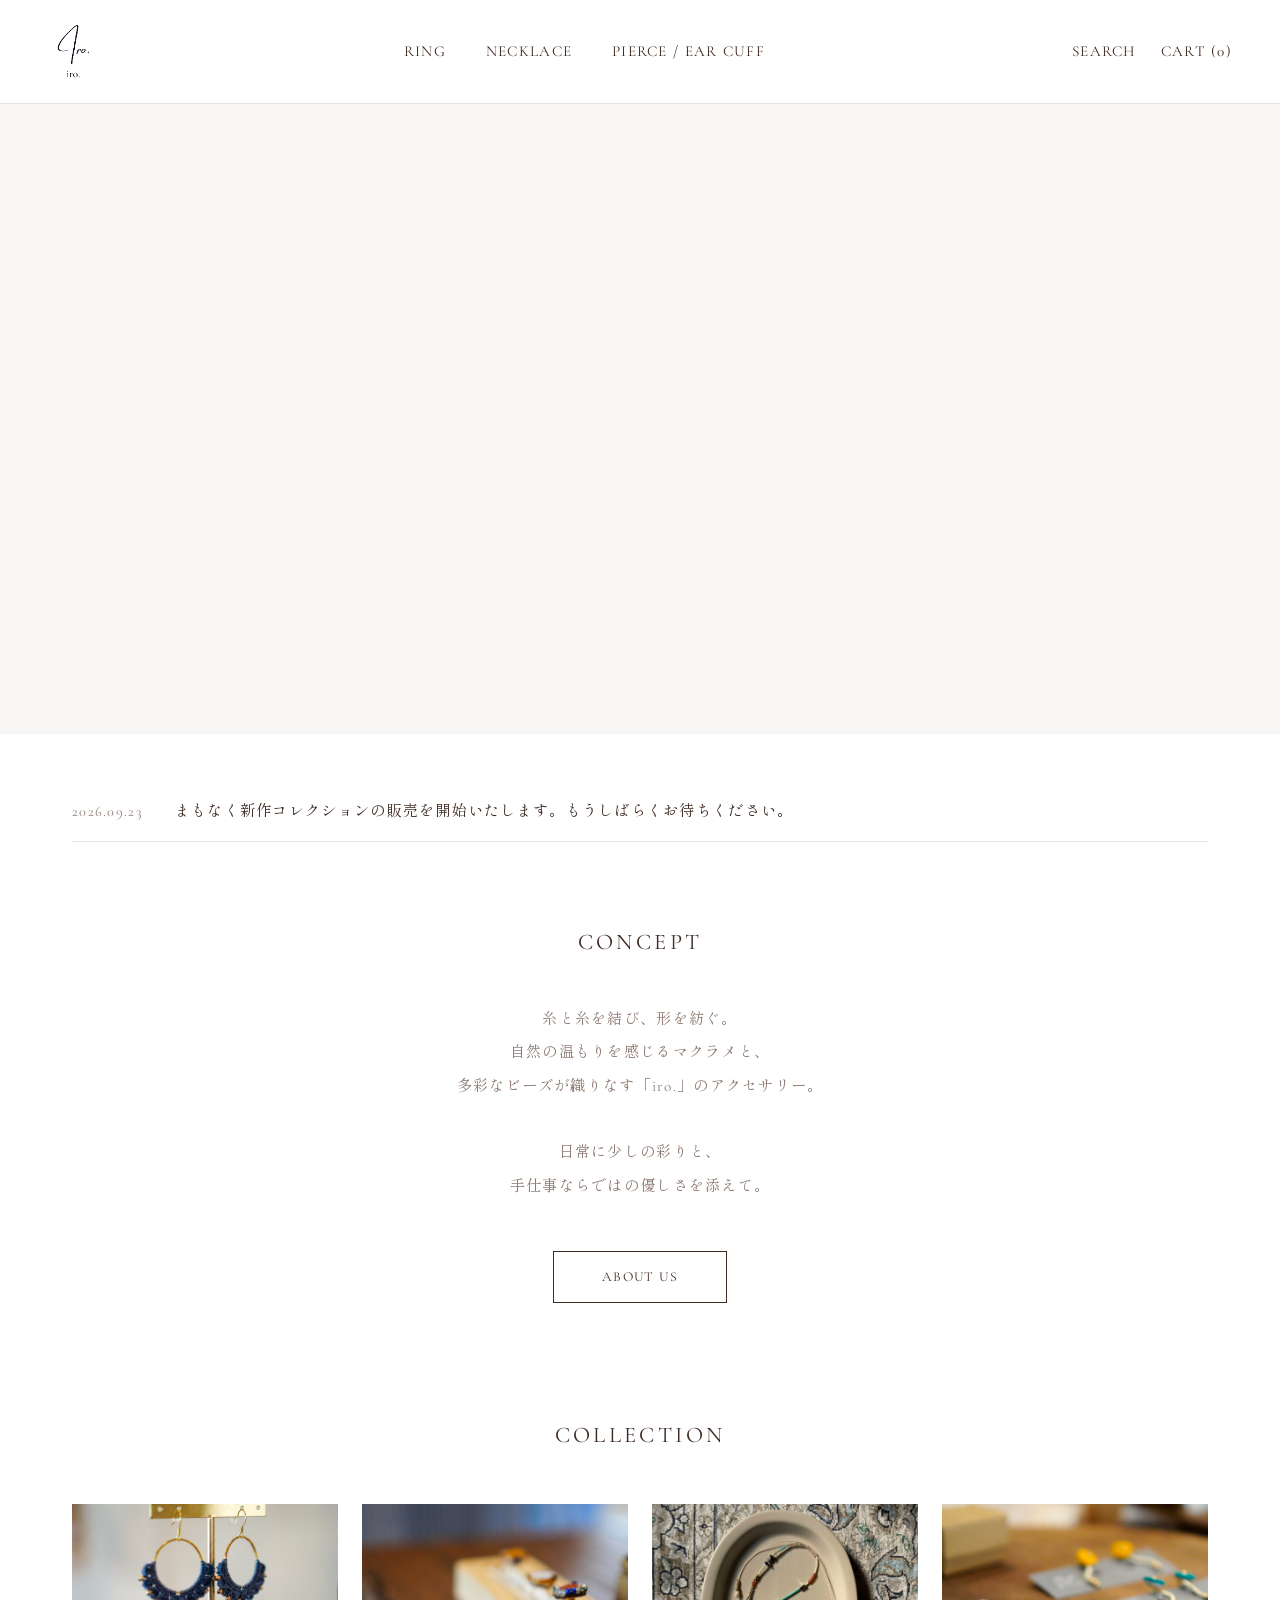
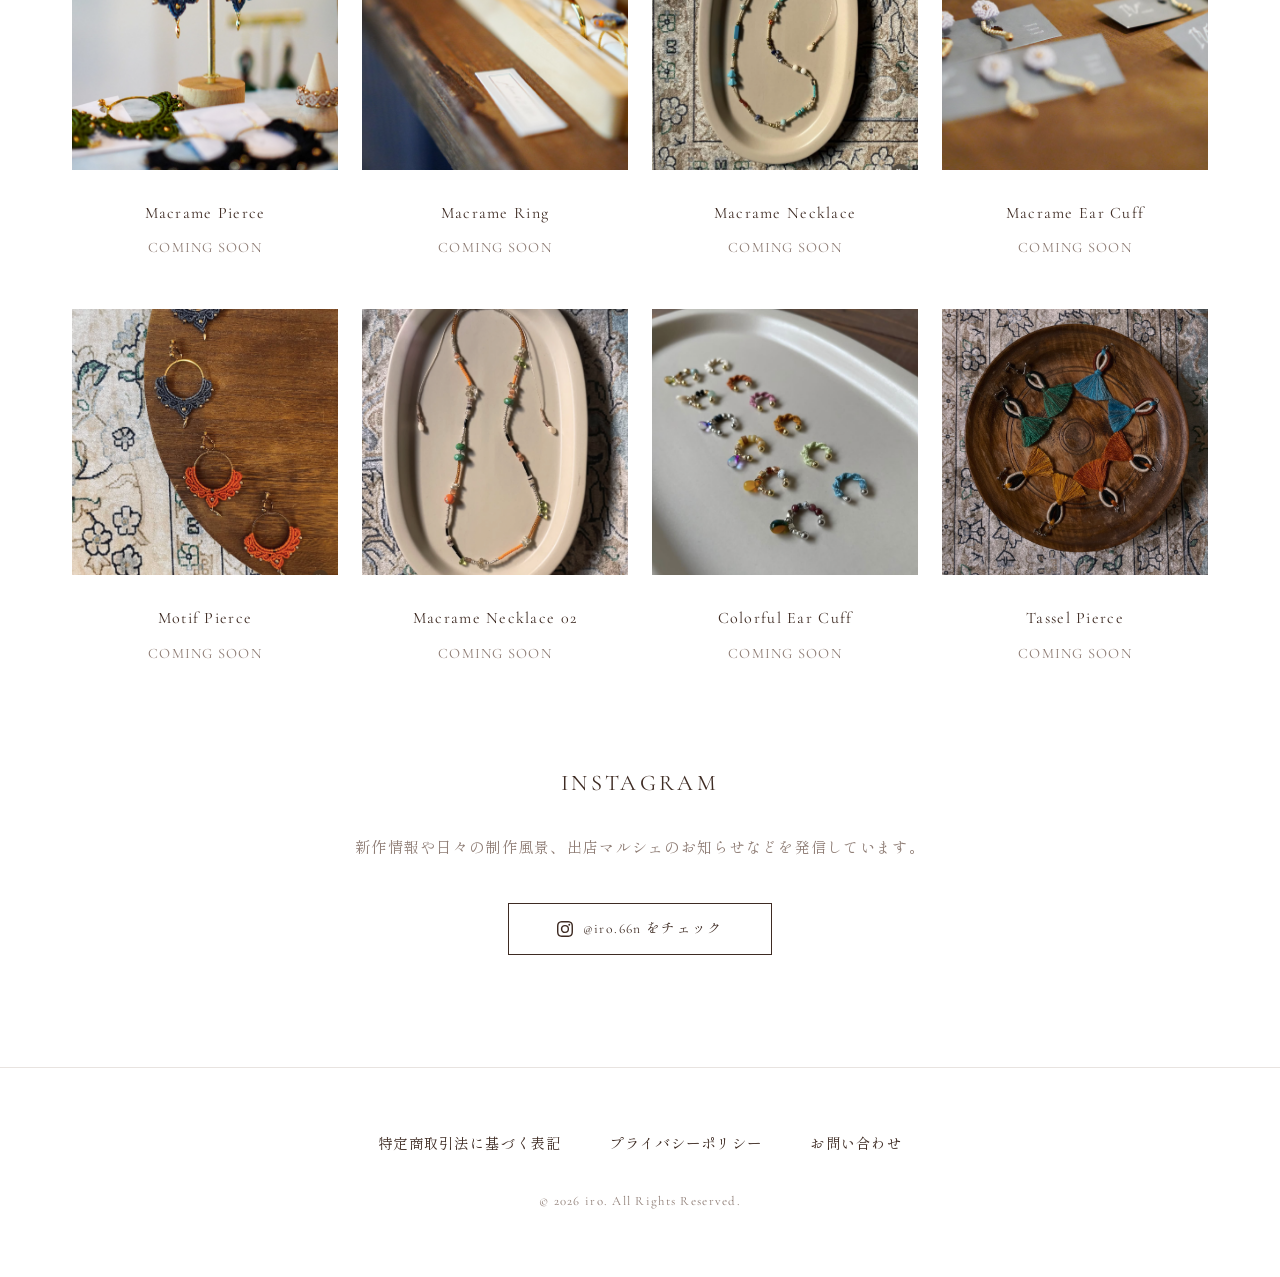
==== index.html @ 83b21e7c "Add files via upload" ====
<!DOCTYPE html>
<html lang="ja">
<head>
  <meta charset="UTF-8">
  <meta name="viewport" content="width=device-width, initial-scale=1.0">
  <title>iro. Macrame Jewelry</title>
  <link rel="preconnect" href="https://fonts.googleapis.com">
  <link rel="preconnect" href="https://fonts.gstatic.com" crossorigin>
  <link href="https://fonts.googleapis.com/css2?family=Cormorant+Garamond:wght@400;600&family=Shippori+Mincho&display=swap" rel="stylesheet">
  <link rel="stylesheet" href="css/style.css">
</head>
<body>

  <!-- ヘッダー -->
  <header class="header">
    <div class="header__inner">
      <div class="header__logo">
        <a href="#">
          <img src="image/logo.jpg" alt="iro." class="header__logo-img">
        </a>
      </div>
      <nav class="header__nav">
        <ul class="nav-list">
          <li><a href="#">RING</a></li>
          <li><a href="#">NECKLACE</a></li>
          <li><a href="#">PIERCE / EAR CUFF</a></li>
        </ul>
      </nav>
      <div class="header__icons">
        <a href="#">SEARCH</a>
        <a href="#">CART (0)</a>
      </div>
    </div>
  </header>

  <main>
    <!-- ヒーローエリア -->
    <section class="hero">
      <div class="hero__slider">
        <div class="hero__slide" style="background-image: url('image/hero1.JPG');"></div>
        <div class="hero__slide" style="background-image: url('image/hero2.JPG');"></div>
      </div>
    </section>

    <!-- ニュース -->
    <section class="news">
      <div class="news__inner">
        <p class="news__date">2026.09.23</p>
        <p class="news__text">まもなく新作コレクションの販売を開始いたします。もうしばらくお待ちください。</p>
      </div>
    </section>

    <!-- コンセプト -->
    <section class="concept">
      <div class="concept__inner">
        <h2 class="concept__title">CONCEPT</h2>
        <p class="concept__text">
          糸と糸を結び、形を紡ぐ。<br>
          自然の温もりを感じるマクラメと、<br>
          多彩なビーズが織りなす「iro.」のアクセサリー。<br><br>
          日常に少しの彩りと、<br>
          手仕事ならではの優しさを添えて。
        </p>
        <a href="#" class="btn-more">ABOUT US</a>
      </div>
    </section>

    <!-- 商品一覧 -->
    <section class="products">
      <div class="products__inner">
        <h2 class="section-title">COLLECTION</h2>
        
        <div class="product-grid">
          
          <article class="product-card">
            <a href="#">
              <img src="image/pierce/p008.JPG" alt="Macrame Pierce Blue" class="product-card__img">
              <h3 class="product-card__name">Macrame Pierce</h3>
              <p class="product-card__status">COMING SOON</p>
            </a>
          </article>
          
          <article class="product-card">
            <a href="#">
              <img src="image/ring/r001.JPG" alt="Macrame Ring" class="product-card__img">
              <h3 class="product-card__name">Macrame Ring</h3>
              <p class="product-card__status">COMING SOON</p>
            </a>
          </article>

          <article class="product-card">
            <a href="#">
              <img src="image/necklace/n001.PNG" alt="Macrame Necklace" class="product-card__img">
              <h3 class="product-card__name">Macrame Necklace</h3>
              <p class="product-card__status">COMING SOON</p>
            </a>
          </article>

          <article class="product-card">
            <a href="#">
              <img src="image/pierce/p007.JPG" alt="Macrame Ear Cuff" class="product-card__img">
              <h3 class="product-card__name">Macrame Ear Cuff</h3>
              <p class="product-card__status">COMING SOON</p>
            </a>
          </article>

          <article class="product-card">
            <a href="#">
              <img src="image/pierce/p010.PNG" alt="Macrame Motif Pierce" class="product-card__img">
              <h3 class="product-card__name">Motif Pierce</h3>
              <p class="product-card__status">COMING SOON</p>
            </a>
          </article>

          <article class="product-card">
            <a href="#">
              <img src="image/necklace/n002.PNG" alt="Macrame Necklace 02" class="product-card__img">
              <h3 class="product-card__name">Macrame Necklace 02</h3>
              <p class="product-card__status">COMING SOON</p>
            </a>
          </article>

          <article class="product-card">
            <a href="#">
              <img src="image/pierce/p009.PNG" alt="Colorful Ear Cuff" class="product-card__img">
              <h3 class="product-card__name">Colorful Ear Cuff</h3>
              <p class="product-card__status">COMING SOON</p>
            </a>
          </article>

          <article class="product-card">
            <a href="#">
              <img src="image/pierce/P001.jpg" alt="Tassel Pierce" class="product-card__img">
              <h3 class="product-card__name">Tassel Pierce</h3>
              <p class="product-card__status">COMING SOON</p>
            </a>
          </article>

        </div>
      </div>
    </section>

    <!-- Instagram リンクセクション -->
    <section class="instagram">
      <div class="instagram__inner">
        <h2 class="section-title">INSTAGRAM</h2>
        <p class="instagram__text">
          新作情報や日々の制作風景、出店マルシェのお知らせなどを発信しています。
        </p>
        <a href="https://www.instagram.com/iro.66n/" target="_blank" rel="noopener noreferrer" class="btn-more">
          <svg xmlns="http://www.w3.org/2000/svg" width="16" height="16" fill="currentColor" viewBox="0 0 16 16">
            <path d="M8 0C5.829 0 5.556.01 4.703.048 3.85.088 3.269.222 2.76.42a3.917 3.917 0 0 0-1.417.923A3.927 3.927 0 0 0 .42 2.76C.222 3.268.087 3.85.048 4.7.01 5.555 0 5.827 0 8.001c0 2.172.01 2.444.048 3.297.04.852.174 1.433.372 1.942.205.526.478.972.923 1.417.444.445.89.719 1.416.923.51.198 1.09.333 1.942.372C5.555 15.99 5.827 16 8 16s2.444-.01 3.298-.048c.851-.04 1.434-.174 1.943-.372a3.916 3.916 0 0 0 1.416-.923c.445-.445.718-.891.923-1.417.197-.509.332-1.09.372-1.942C15.99 10.445 16 10.173 16 8s-.01-2.445-.048-3.299c-.04-.851-.175-1.433-.372-1.941a3.926 3.926 0 0 0-.923-1.417A3.911 3.911 0 0 0 13.24.42c-.51-.198-1.092-.333-1.943-.372C10.443.01 10.172 0 7.998 0h.003zm-.717 1.442h.718c2.136 0 2.389.007 3.232.046.78.036 1.204.166 1.486.275.373.145.64.319.92.599.28.28.453.546.598.92.11.281.24.705.275 1.485.039.843.047 1.096.047 3.231s-.008 2.389-.047 3.232c-.035.78-.166 1.203-.275 1.485a2.47 2.47 0 0 1-.599.919c-.28.28-.546.453-.92.598-.28.11-.704.24-1.487.276-.843.038-1.096.047-3.232.047s-2.39-.009-3.233-.047c-.78-.036-1.203-.166-1.485-.276a2.478 2.478 0 0 1-.92-.598 2.48 2.48 0 0 1-.6-.92c-.109-.281-.24-.705-.275-1.485-.038-.843-.046-1.096-.046-3.233 0-2.136.008-2.388.046-3.231.036-.78.166-1.204.276-1.486.145-.373.319-.64.599-.92.28-.28.546-.453.92-.598.282-.11.705-.24 1.485-.276.738-.034 1.024-.044 2.515-.045v.002zm4.988 1.328a.96.96 0 1 0 0 1.92.96.96 0 0 0 0-1.92zm-4.27 1.122a4.109 4.109 0 1 0 0 8.217 4.109 4.109 0 0 0 0-8.217zm0 1.441a2.667 2.667 0 1 1 0 5.334 2.667 2.667 0 0 1 0-5.334z"/>
          </svg>
          @iro.66n をチェック
        </a>
      </div>
    </section>
  </main>

  <!-- フッター -->
  <footer class="footer">
    <div class="footer__inner">
      <div class="footer__links">
        <a href="#">特定商取引法に基づく表記</a>
        <a href="#">プライバシーポリシー</a>
        <a href="#">お問い合わせ</a>
      </div>
      <p class="footer__copyright">&copy; 2026 iro. All Rights Reserved.</p>
    </div>
  </footer>

</body>
</html>
---- css/style.css ----
/* 基本リセットと変数 */
:root {
  --color-bg: #FFFFFF;
  --color-text-main: #3E2B23;
  --color-text-muted: #8D7B73;
  --color-border: #E8E3E0;
  --font-serif: 'Cormorant Garamond', 'Shippori Mincho', serif;
}

* {
  margin: 0;
  padding: 0;
  box-sizing: border-box;
}

body {
  font-family: var(--font-serif);
  color: var(--color-text-main);
  background-color: var(--color-bg);
  line-height: 1.8;
  letter-spacing: 0.08em;
}

a {
  color: inherit;
  text-decoration: none;
}

/* ヘッダー */
.header {
  position: sticky;
  top: 0;
  background-color: #FFFFFF;
  border-bottom: 1px solid var(--color-border);
  z-index: 100;
}

.header__inner {
  display: flex;
  justify-content: space-between;
  align-items: center;
  padding: 1.5rem 3rem;
  max-width: 1400px;
  margin: 0 auto;
}

.header__logo {
  font-weight: 600;
  font-size: 1.5rem;
  letter-spacing: 0.1em;
}

.header__logo-img {
  height: 55px;
  width: auto;
  vertical-align: middle;
  mix-blend-mode: multiply;
  filter: contrast(1.5) brightness(1.1);
}

.nav-list {
  display: flex;
  list-style: none;
  gap: 2.5rem;
  font-size: 0.95rem;
}

.header__icons {
  display: flex;
  gap: 1.5rem;
  font-size: 0.95rem;
}

/* ヒーローエリア */
.hero {
  width: 100%;
  margin-bottom: 4rem;
}

.hero__slider {
  position: relative;
  width: 100%;
  height: 70vh;
  overflow: hidden;
  background-color: #F8F6F5;
}

.hero__slide {
  position: absolute;
  top: 0;
  left: 0;
  width: 100%;
  height: 100%;
  background-size: cover;
  background-position: center;
  opacity: 0;
  animation: fadeSlider 10s infinite;
}

.hero__slide:nth-child(1) { animation-delay: 0s; }
.hero__slide:nth-child(2) { animation-delay: 5s; }

@keyframes fadeSlider {
  0%   { opacity: 0; }
  15%  { opacity: 1; }
  50%  { opacity: 1; }
  65%  { opacity: 0; }
  100% { opacity: 0; }
}

/* ニュース */
.news {
  max-width: 1200px;
  margin: 0 auto 5rem;
  padding: 0 2rem;
}

.news__inner {
  display: flex;
  align-items: center;
  gap: 2rem;
  padding-bottom: 1rem;
  border-bottom: 1px solid var(--color-border);
}

.news__date {
  color: var(--color-text-muted);
  font-size: 0.9rem;
}

.news__text {
  font-size: 0.95rem;
}

/* コンセプトエリア */
.concept {
  max-width: 800px;
  margin: 0 auto 7rem;
  padding: 0 2rem;
  text-align: center;
}

.concept__title {
  font-size: 1.4rem;
  font-weight: normal;
  letter-spacing: 0.15em;
  margin-bottom: 2.5rem;
}

.concept__text {
  font-size: 0.95rem;
  line-height: 2.2;
  color: var(--color-text-muted);
  margin-bottom: 3rem;
}

/* 汎用ボタン（ABOUT US, Instagramなどで使用） */
.btn-more {
  display: inline-flex;
  align-items: center;
  justify-content: center;
  gap: 0.6rem;
  padding: 0.8rem 3rem;
  font-size: 0.85rem;
  letter-spacing: 0.1em;
  color: var(--color-text-main);
  border: 1px solid var(--color-text-main);
  transition: all 0.3s ease;
}

.btn-more:hover {
  background-color: var(--color-text-main);
  color: var(--color-bg);
}

/* 商品一覧 */
.products {
  max-width: 1200px;
  margin: 0 auto 6rem;
  padding: 0 2rem;
}

.section-title {
  text-align: center;
  font-size: 1.4rem;
  margin-bottom: 3rem;
  font-weight: normal;
  letter-spacing: 0.15em;
}

.product-grid {
  display: grid;
  grid-template-columns: repeat(4, 1fr);
  gap: 3rem 1.5rem;
}

.product-card {
  text-align: center;
}

.product-card__img {
  width: 100%;
  aspect-ratio: 1 / 1;
  object-fit: cover;
  background-color: #F8F6F5;
  margin-bottom: 1.2rem;
}

.product-card__name {
  font-size: 1rem;
  font-weight: normal;
  margin-bottom: 0.5rem;
}

.product-card__price,
.product-card__status {
  font-size: 0.9rem;
  color: var(--color-text-muted);
}

/* Instagramセクション */
.instagram {
  max-width: 800px;
  margin: 0 auto 7rem;
  padding: 0 2rem;
  text-align: center;
}

.instagram__text {
  font-size: 0.95rem;
  line-height: 1.8;
  color: var(--color-text-muted);
  margin-top: -1rem;
  margin-bottom: 2.5rem;
}

/* フッター */
.footer {
  border-top: 1px solid var(--color-border);
  padding: 4rem 2rem;
  text-align: center;
}

.footer__links {
  display: flex;
  justify-content: center;
  gap: 3rem;
  margin-bottom: 2rem;
  font-size: 0.9rem;
}

.footer__copyright {
  font-size: 0.8rem;
  color: var(--color-text-muted);
}

/* レスポンシブ対応 */
@media (max-width: 768px) {
  .header__inner {
    flex-direction: column;
    gap: 1.5rem;
    padding: 1.5rem;
  }
  .nav-list {
    gap: 1.5rem;
  }
  .hero__slider {
    height: 50vh;
  }
  .news__inner {
    flex-direction: column;
    align-items: flex-start;
    gap: 0.5rem;
  }
  .product-grid {
    grid-template-columns: repeat(2, 1fr);
    gap: 2rem 1rem;
  }
  .footer__links {
    flex-direction: column;
    gap: 1.5rem;
  }
}
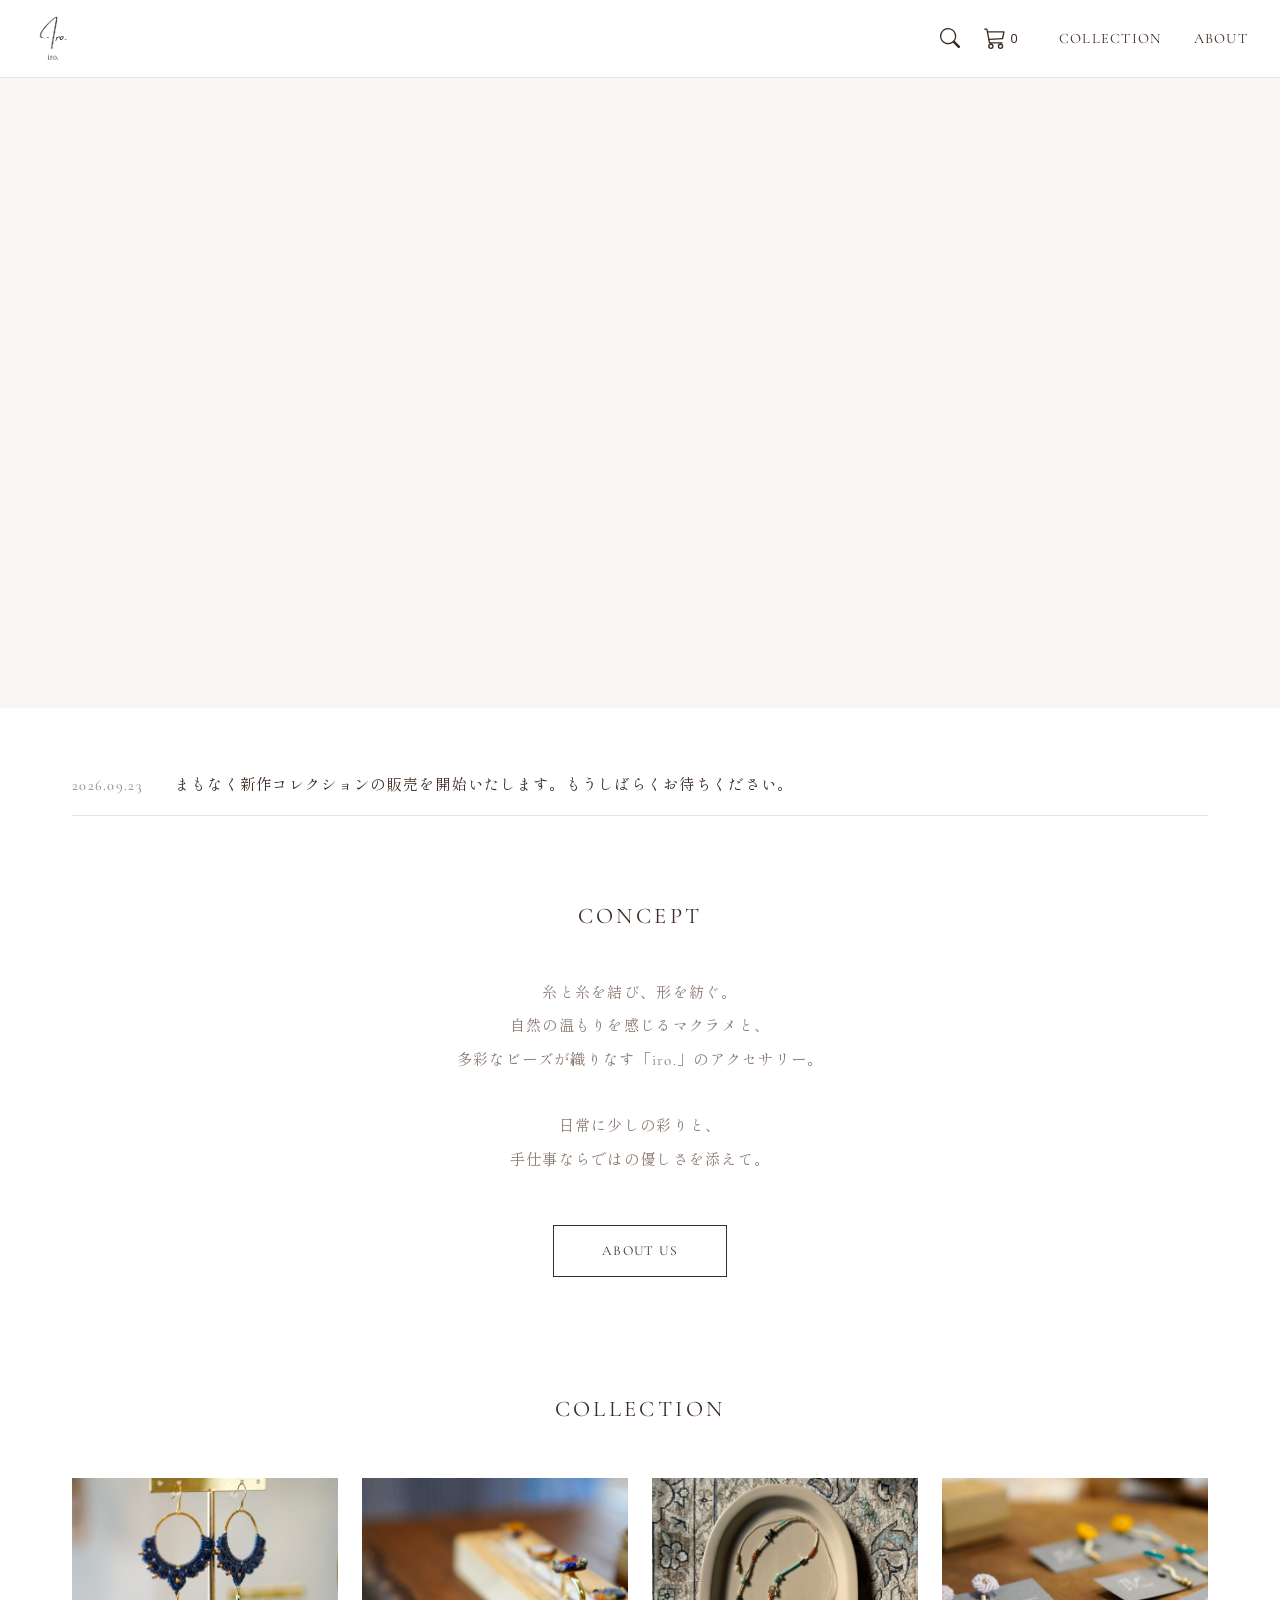
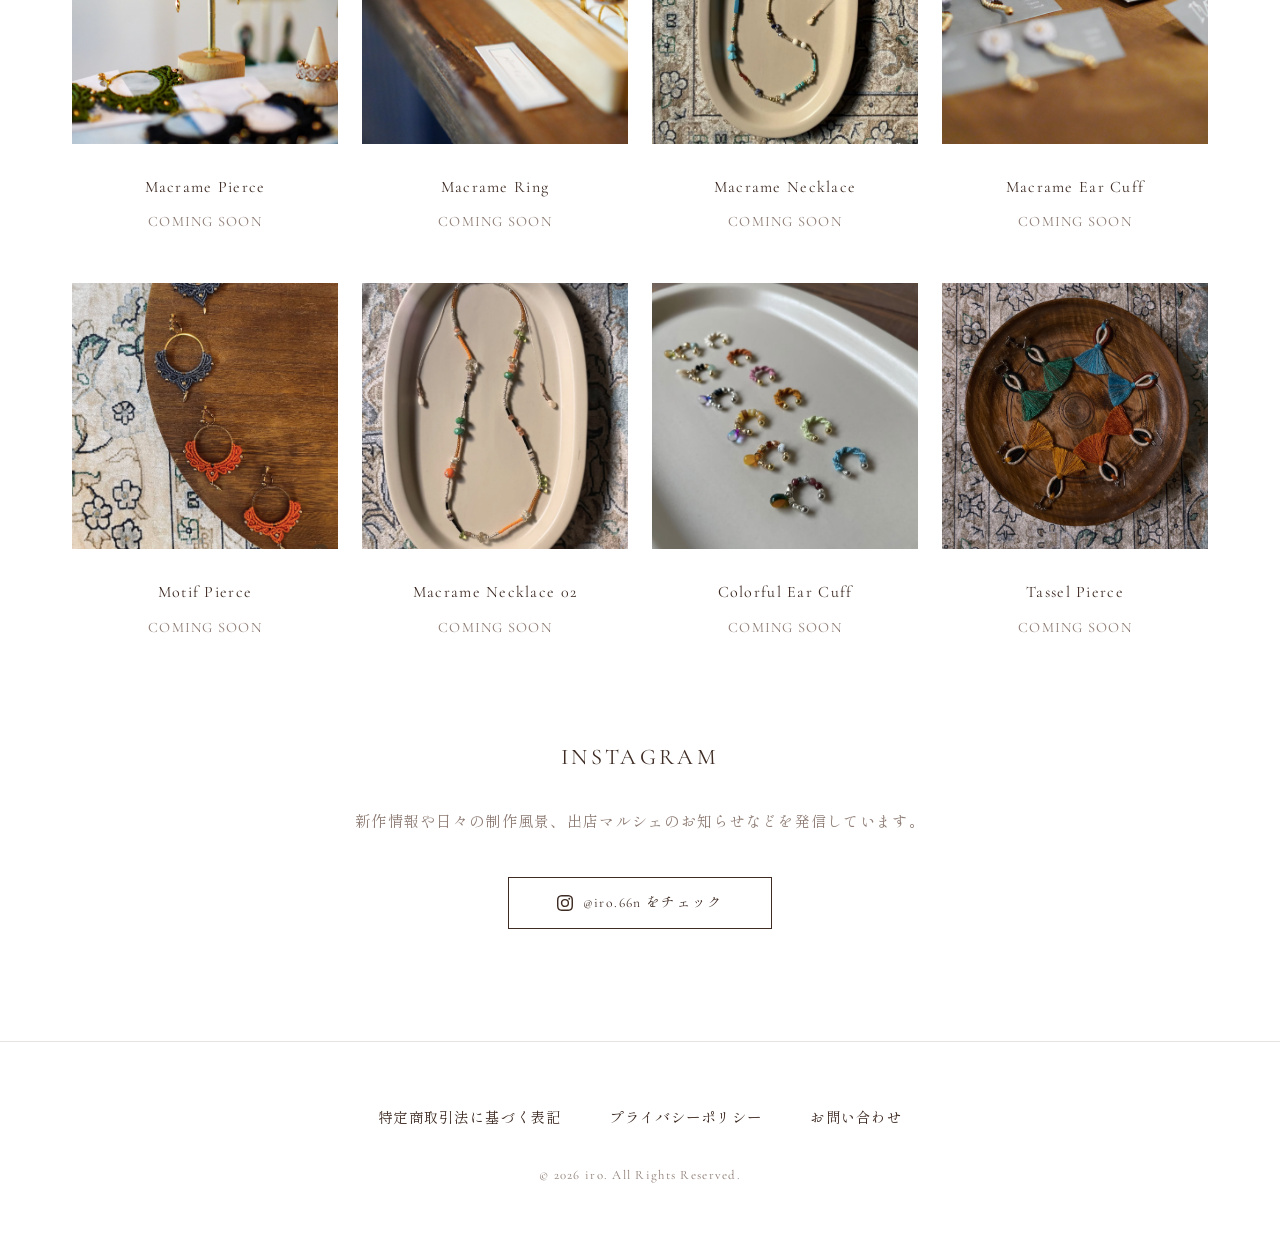
==== commit 16ed9106: "Add files via upload" ====
--- a/index.html
+++ b/index.html
@@ -14,22 +14,46 @@
   <!-- ヘッダー -->
   <header class="header">
     <div class="header__inner">
+      
+      <!-- 左側：ロゴ -->
       <div class="header__logo">
         <a href="#">
           <img src="image/logo.jpg" alt="iro." class="header__logo-img">
         </a>
       </div>
-      <nav class="header__nav">
-        <ul class="nav-list">
-          <li><a href="#">RING</a></li>
-          <li><a href="#">NECKLACE</a></li>
-          <li><a href="#">PIERCE / EAR CUFF</a></li>
-        </ul>
-      </nav>
-      <div class="header__icons">
-        <a href="#">SEARCH</a>
-        <a href="#">CART (0)</a>
+
+      <!-- 右側：アイコン＆メニュー群 -->
+      <div class="header__right">
+        <!-- 検索アイコン -->
+        <a href="#" class="header__icon">
+          <svg xmlns="http://www.w3.org/2000/svg" width="20" height="20" fill="currentColor" viewBox="0 0 16 16">
+            <path d="M11.742 10.344a6.5 6.5 0 1 0-1.397 1.398h-.001c.03.04.062.078.098.115l3.85 3.85a1 1 0 0 0 1.415-1.414l-3.85-3.85a1.007 1.007 0 0 0-.115-.1zM12 6.5a5.5 5.5 0 1 1-11 0 5.5 5.5 0 0 1 11 0z"/>
+          </svg>
+        </a>
+        
+        <!-- カートアイコン -->
+        <a href="#" class="header__icon header__icon--cart">
+          <svg xmlns="http://www.w3.org/2000/svg" width="22" height="22" fill="currentColor" viewBox="0 0 16 16">
+            <path d="M0 1.5A.5.5 0 0 1 .5 1H2a.5.5 0 0 1 .485.379L2.89 3H14.5a.5.5 0 0 1 .49.598l-1 5a.5.5 0 0 1-.465.401l-9.397.472L4.415 11H13a.5.5 0 0 1 0 1H4a.5.5 0 0 1-.491-.408L2.01 3.607 1.61 2H.5a.5.5 0 0 1-.5-.5zM3.102 4l.84 4.479 9.144-.459L13.89 4H3.102zM5 12a2 2 0 1 0 0 4 2 2 0 0 0 0-4zm7 0a2 2 0 1 0 0 4 2 2 0 0 0 0-4zm-7 1a1 1 0 1 1 0 2 1 1 0 0 1 0-2zm7 0a1 1 0 1 1 0 2 1 1 0 0 1 0-2z"/>
+          </svg>
+          <span class="cart-count">0</span>
+        </a>
+
+        <!-- PC用メニュー（スマホでは非表示） -->
+        <nav class="header__nav">
+          <ul class="nav-list">
+            <li><a href="#">COLLECTION</a></li>
+            <li><a href="#">ABOUT</a></li>
+          </ul>
+        </nav>
+
+        <!-- スマホ用：ハンバーガーメニューアイコン -->
+        <button class="hamburger" aria-label="メニューを開く">
+          <span></span>
+          <span></span>
+        </button>
       </div>
+
     </div>
   </header>
 
@@ -65,7 +89,7 @@
       </div>
     </section>
 
-    <!-- 商品一覧 -->
+    <!-- 商品一覧 (コレクション) -->
     <section class="products">
       <div class="products__inner">
         <h2 class="section-title">COLLECTION</h2>
--- a/css/style.css
+++ b/css/style.css
@@ -39,36 +39,89 @@
   display: flex;
   justify-content: space-between;
   align-items: center;
-  padding: 1.5rem 3rem;
+  padding: 1rem 2rem;
   max-width: 1400px;
   margin: 0 auto;
 }
 
 .header__logo {
   font-weight: 600;
-  font-size: 1.5rem;
   letter-spacing: 0.1em;
 }
 
+/* ロゴのサイズと背景馴染み調整 */
 .header__logo-img {
-  height: 55px;
+  height: 45px;
   width: auto;
   vertical-align: middle;
   mix-blend-mode: multiply;
-  filter: contrast(1.5) brightness(1.1);
+  filter: contrast(1.2) brightness(1.05);
+}
+
+/* 右側のアイコン＆メニュー群 */
+.header__right {
+  display: flex;
+  align-items: center;
+  gap: 1.5rem;
+}
+
+.header__icon {
+  display: flex;
+  align-items: center;
+  color: var(--color-text-main);
+}
+
+.header__icon--cart {
+  position: relative;
+}
+
+.cart-count {
+  font-size: 0.8rem;
+  margin-left: 0.3rem;
+  font-family: sans-serif;
+}
+
+/* PC用メニュー */
+.header__nav {
+  display: block;
+  margin-left: 1rem;
 }
 
 .nav-list {
   display: flex;
   list-style: none;
-  gap: 2.5rem;
-  font-size: 0.95rem;
-}
-
-.header__icons {
-  display: flex;
-  gap: 1.5rem;
-  font-size: 0.95rem;
+  gap: 2rem;
+  font-size: 0.9rem;
+}
+
+/* スマホ用ハンバーガーメニュー（PCでは非表示） */
+.hamburger {
+  display: none;
+  background: none;
+  border: none;
+  cursor: pointer;
+  padding: 0;
+  width: 24px;
+  height: 16px;
+  position: relative;
+  margin-left: 0.5rem;
+}
+
+.hamburger span {
+  position: absolute;
+  left: 0;
+  width: 100%;
+  height: 1px;
+  background-color: var(--color-text-main);
+  transition: all 0.3s ease;
+}
+
+.hamburger span:nth-child(1) {
+  top: 0;
+}
+
+.hamburger span:nth-child(2) {
+  bottom: 0;
 }
 
 /* ヒーローエリア */
@@ -154,7 +207,6 @@
   margin-bottom: 3rem;
 }
 
-/* 汎用ボタン（ABOUT US, Instagramなどで使用） */
 .btn-more {
   display: inline-flex;
   align-items: center;
@@ -256,14 +308,31 @@
 
 /* レスポンシブ対応 */
 @media (max-width: 768px) {
+  
+  /* ヘッダー周りを横一列に */
   .header__inner {
-    flex-direction: column;
-    gap: 1.5rem;
-    padding: 1.5rem;
-  }
-  .nav-list {
-    gap: 1.5rem;
-  }
+    padding: 0.8rem 1.5rem;
+  }
+  
+  /* スマホでのロゴサイズをさらに小さく */
+  .header__logo-img {
+    height: 35px;
+  }
+
+  /* アイコンの間隔を調整 */
+  .header__right {
+    gap: 1rem;
+  }
+
+  /* PC用メニューを消し、ハンバーガーメニューを表示 */
+  .header__nav {
+    display: none;
+  }
+  .hamburger {
+    display: block;
+  }
+
+  /* その他のレイアウト調整 */
   .hero__slider {
     height: 50vh;
   }
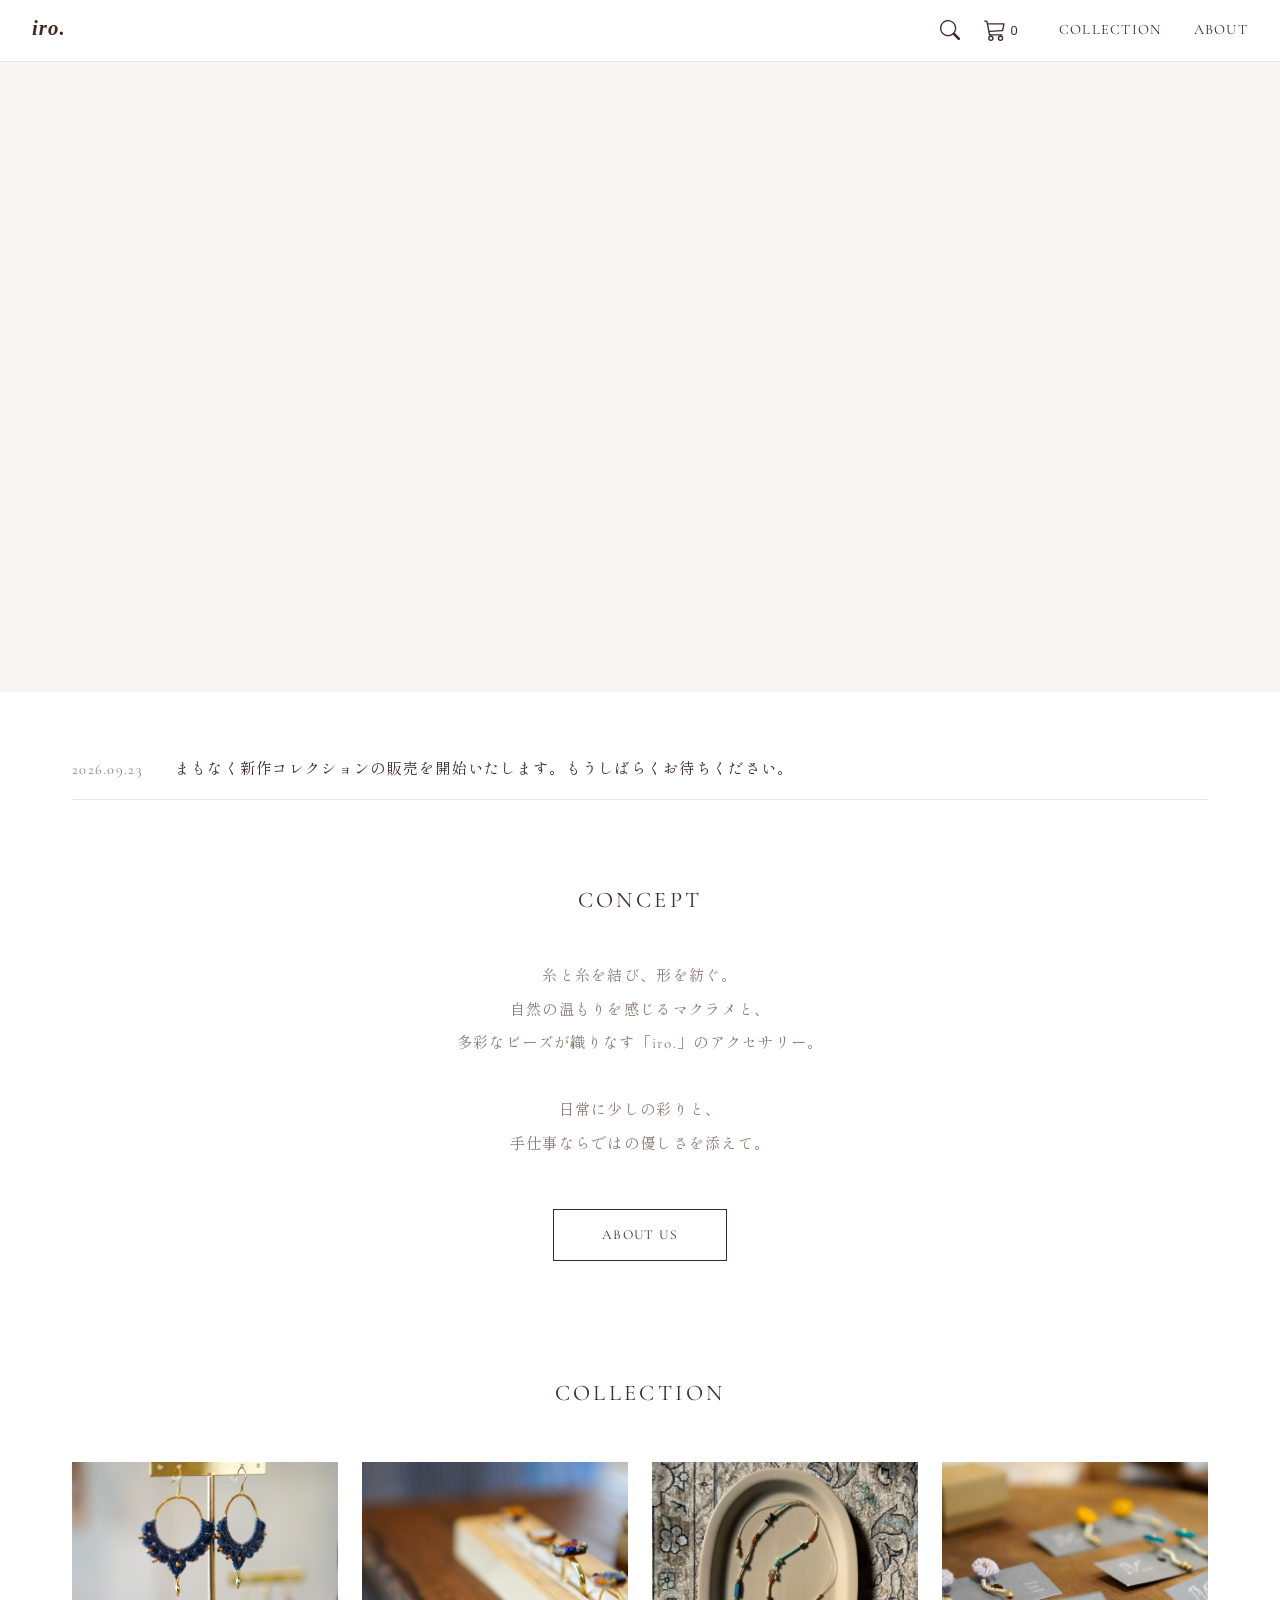
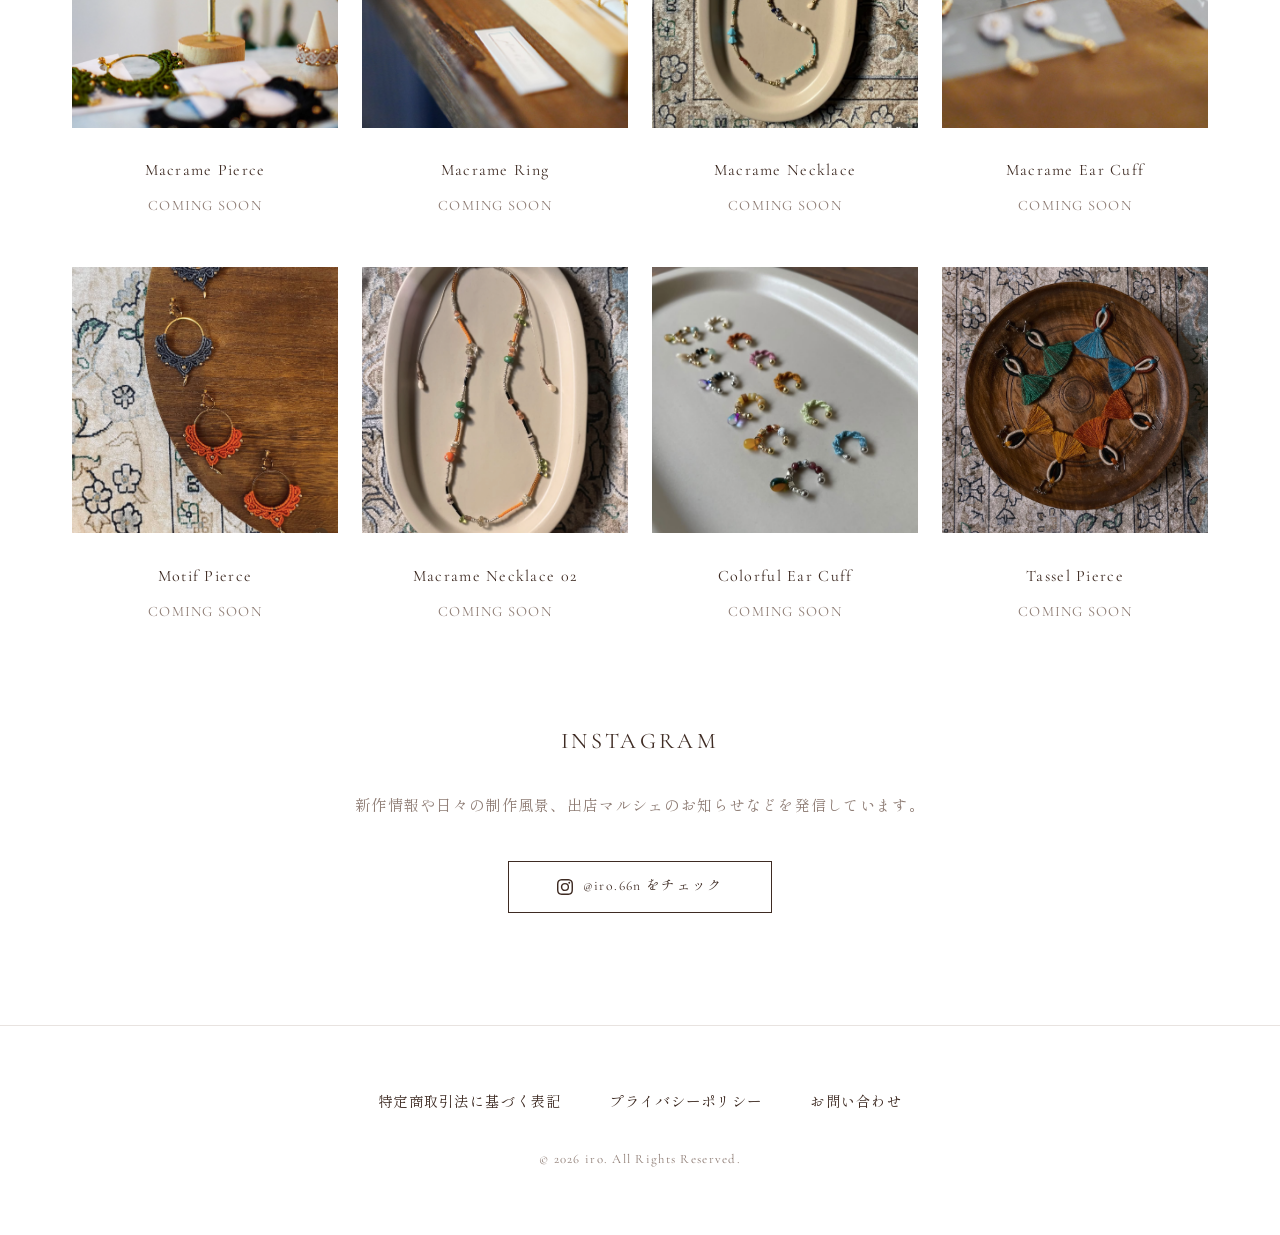
==== commit b92bb0cf: "Add files via upload" ====
--- a/index.html
+++ b/index.html
@@ -7,19 +7,17 @@
   <link rel="preconnect" href="https://fonts.googleapis.com">
   <link rel="preconnect" href="https://fonts.gstatic.com" crossorigin>
   <link href="https://fonts.googleapis.com/css2?family=Cormorant+Garamond:wght@400;600&family=Shippori+Mincho&display=swap" rel="stylesheet">
-  <link rel="stylesheet" href="css/style.css">
+  <link rel="stylesheet" href="css/style.css?v=5">
 </head>
 <body>
 
-  <!-- ヘッダー -->
+<!-- ヘッダー -->
   <header class="header">
     <div class="header__inner">
       
-      <!-- 左側：ロゴ -->
+      <!-- ★修正：左側：テキストロゴに変更 -->
       <div class="header__logo">
-        <a href="#">
-          <img src="image/logo.jpg" alt="iro." class="header__logo-img">
-        </a>
+        <a href="#">iro.</a>
       </div>
 
       <!-- 右側：アイコン＆メニュー群 -->
@@ -39,11 +37,10 @@
           <span class="cart-count">0</span>
         </a>
 
-        <!-- PC用メニュー（スマホでは非表示） -->
         <nav class="header__nav">
           <ul class="nav-list">
-            <li><a href="#">COLLECTION</a></li>
-            <li><a href="#">ABOUT</a></li>
+            <li><a href="#collection">COLLECTION</a></li>
+            <li><a href="#about">ABOUT</a></li>
           </ul>
         </nav>
 
@@ -58,7 +55,6 @@
   </header>
 
   <main>
-    <!-- ヒーローエリア -->
     <section class="hero">
       <div class="hero__slider">
         <div class="hero__slide" style="background-image: url('image/hero1.JPG');"></div>
@@ -66,7 +62,6 @@
       </div>
     </section>
 
-    <!-- ニュース -->
     <section class="news">
       <div class="news__inner">
         <p class="news__date">2026.09.23</p>
@@ -74,8 +69,7 @@
       </div>
     </section>
 
-    <!-- コンセプト -->
-    <section class="concept">
+    <section class="concept" id="about">
       <div class="concept__inner">
         <h2 class="concept__title">CONCEPT</h2>
         <p class="concept__text">
@@ -89,8 +83,7 @@
       </div>
     </section>
 
-    <!-- 商品一覧 (コレクション) -->
-    <section class="products">
+    <section class="products" id="collection">
       <div class="products__inner">
         <h2 class="section-title">COLLECTION</h2>
         
@@ -164,7 +157,6 @@
       </div>
     </section>
 
-    <!-- Instagram リンクセクション -->
     <section class="instagram">
       <div class="instagram__inner">
         <h2 class="section-title">INSTAGRAM</h2>
@@ -181,7 +173,6 @@
     </section>
   </main>
 
-  <!-- フッター -->
   <footer class="footer">
     <div class="footer__inner">
       <div class="footer__links">
@@ -193,5 +184,24 @@
     </div>
   </footer>
 
+  <script>
+    const hamburger = document.querySelector('.hamburger');
+    const nav = document.querySelector('.header__nav');
+    const navLinks = document.querySelectorAll('.nav-list a');
+
+    // ハンバーガーアイコンをクリックした時の処理
+    hamburger.addEventListener('click', () => {
+      hamburger.classList.toggle('is-active');
+      nav.classList.toggle('is-active');
+    });
+
+    // メニュー内のリンクをクリックした時にメニューを閉じる処理
+    navLinks.forEach(link => {
+      link.addEventListener('click', () => {
+        hamburger.classList.remove('is-active');
+        nav.classList.remove('is-active');
+      });
+    });
+  </script>
 </body>
 </html>
--- a/css/style.css
+++ b/css/style.css
@@ -13,6 +13,11 @@
   box-sizing: border-box;
 }
 
+html {
+  scroll-behavior: smooth;
+  scroll-padding-top: 80px;
+}
+
 body {
   font-family: var(--font-serif);
   color: var(--color-text-main);
@@ -44,21 +49,17 @@
   margin: 0 auto;
 }
 
-.header__logo {
+/* ★修正：テキストロゴのデザイン（サイズを小さく洗練された印象に） */
+.header__logo a {
+  font-family: 'Cormorant Garamond', serif;
+  font-size: 1.3rem; /* 2.2remから大幅に縮小 */
   font-weight: 600;
-  letter-spacing: 0.1em;
-}
-
-/* ロゴのサイズと背景馴染み調整 */
-.header__logo-img {
-  height: 45px;
-  width: auto;
-  vertical-align: middle;
-  mix-blend-mode: multiply;
-  filter: contrast(1.2) brightness(1.05);
-}
-
-/* 右側のアイコン＆メニュー群 */
+  font-style: italic; 
+  letter-spacing: 0.05em;
+  color: var(--color-text-main);
+  line-height: 1;
+}
+
 .header__right {
   display: flex;
   align-items: center;
@@ -81,7 +82,6 @@
   font-family: sans-serif;
 }
 
-/* PC用メニュー */
 .header__nav {
   display: block;
   margin-left: 1rem;
@@ -94,7 +94,6 @@
   font-size: 0.9rem;
 }
 
-/* スマホ用ハンバーガーメニュー（PCでは非表示） */
 .hamburger {
   display: none;
   background: none;
@@ -309,30 +308,56 @@
 /* レスポンシブ対応 */
 @media (max-width: 768px) {
   
-  /* ヘッダー周りを横一列に */
   .header__inner {
     padding: 0.8rem 1.5rem;
   }
   
-  /* スマホでのロゴサイズをさらに小さく */
-  .header__logo-img {
-    height: 35px;
-  }
-
-  /* アイコンの間隔を調整 */
+  /* ★修正：スマホ時のテキストロゴも小さく */
+  .header__logo a {
+    font-size: 1.1rem; /* 1.8remから縮小 */
+  }
+
   .header__right {
     gap: 1rem;
   }
 
-  /* PC用メニューを消し、ハンバーガーメニューを表示 */
-  .header__nav {
-    display: none;
-  }
   .hamburger {
     display: block;
-  }
-
-  /* その他のレイアウト調整 */
+    z-index: 101;
+  }
+
+  .hamburger.is-active span:nth-child(1) {
+    transform: translateY(7.5px) rotate(45deg);
+  }
+  .hamburger.is-active span:nth-child(2) {
+    transform: translateY(-7.5px) rotate(-45deg);
+  }
+
+  .header__nav {
+    display: block;
+    position: absolute;
+    top: 100%;
+    left: 0;
+    width: 100%;
+    background-color: var(--color-bg);
+    padding: 2rem;
+    border-bottom: 1px solid var(--color-border);
+    opacity: 0;
+    visibility: hidden;
+    transition: all 0.3s ease;
+  }
+
+  .header__nav.is-active {
+    opacity: 1;
+    visibility: visible;
+  }
+
+  .nav-list {
+    flex-direction: column;
+    align-items: center;
+    gap: 1.5rem;
+  }
+
   .hero__slider {
     height: 50vh;
   }
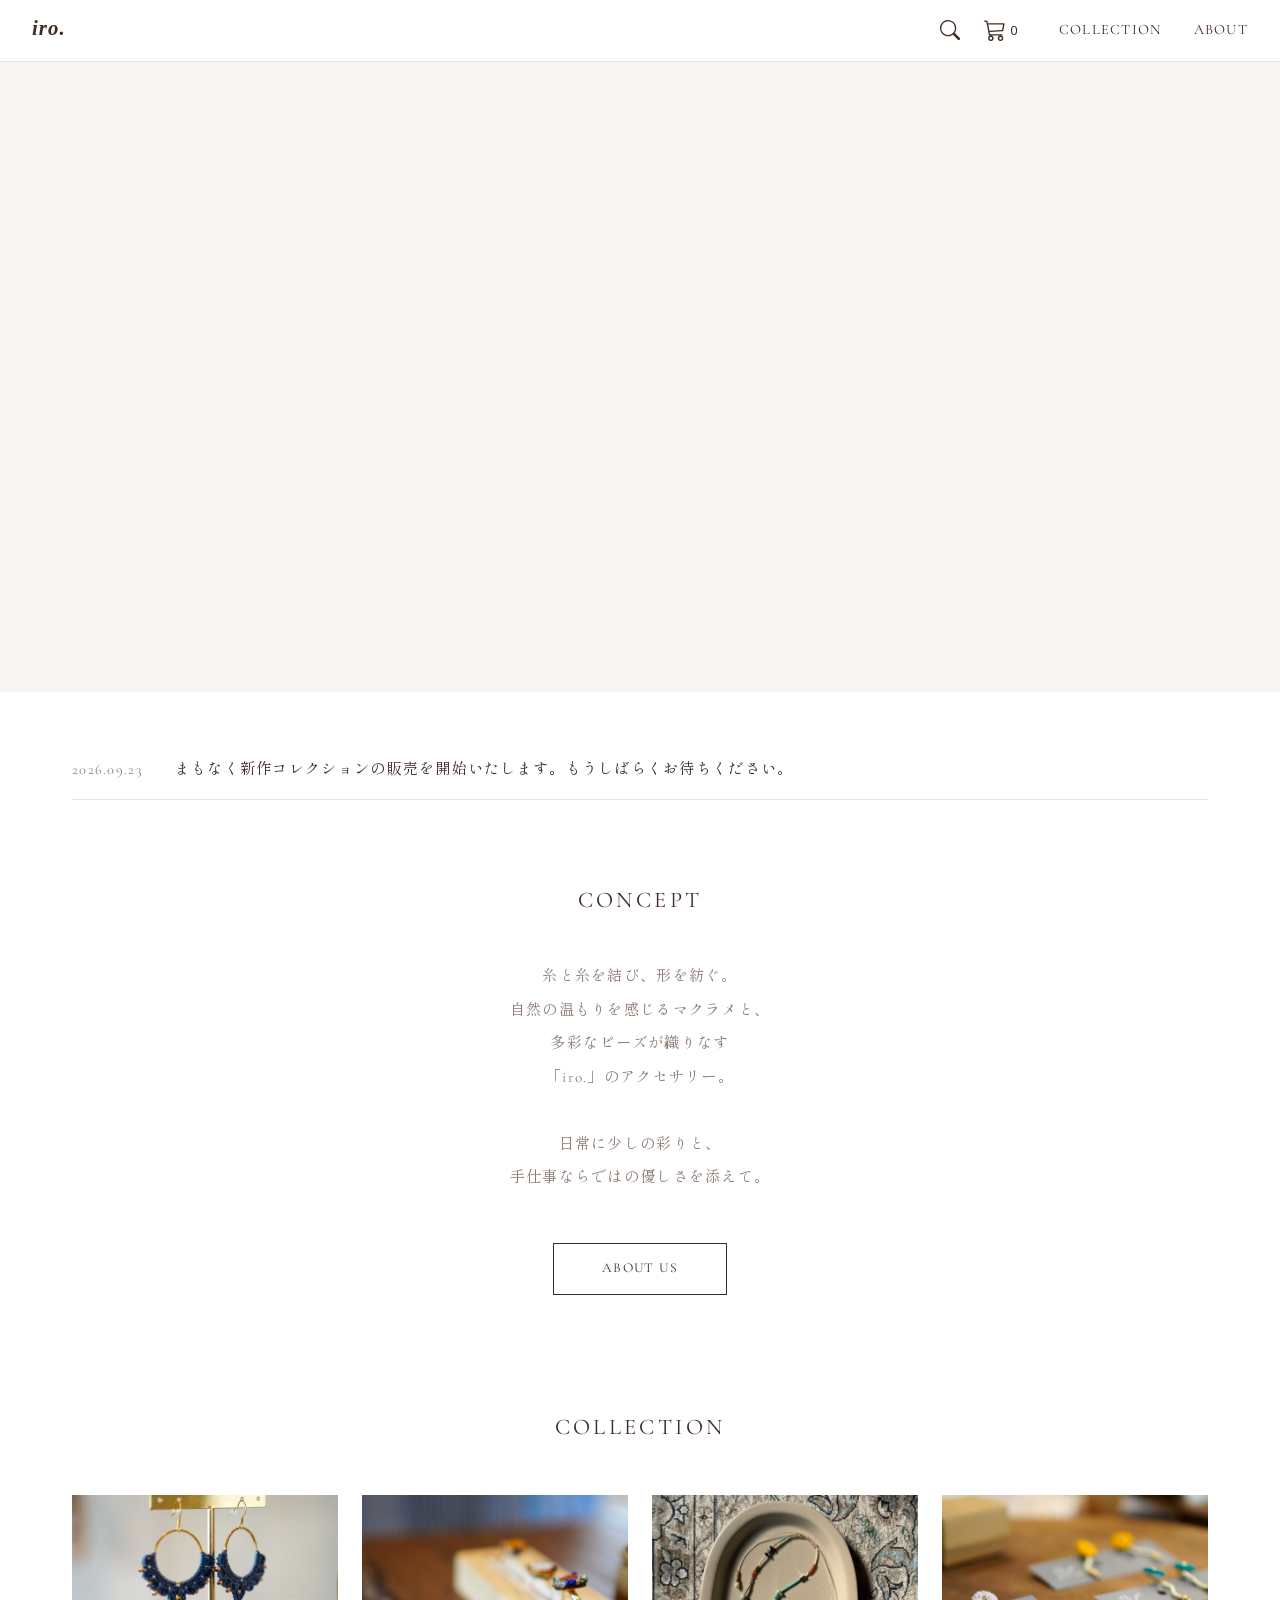
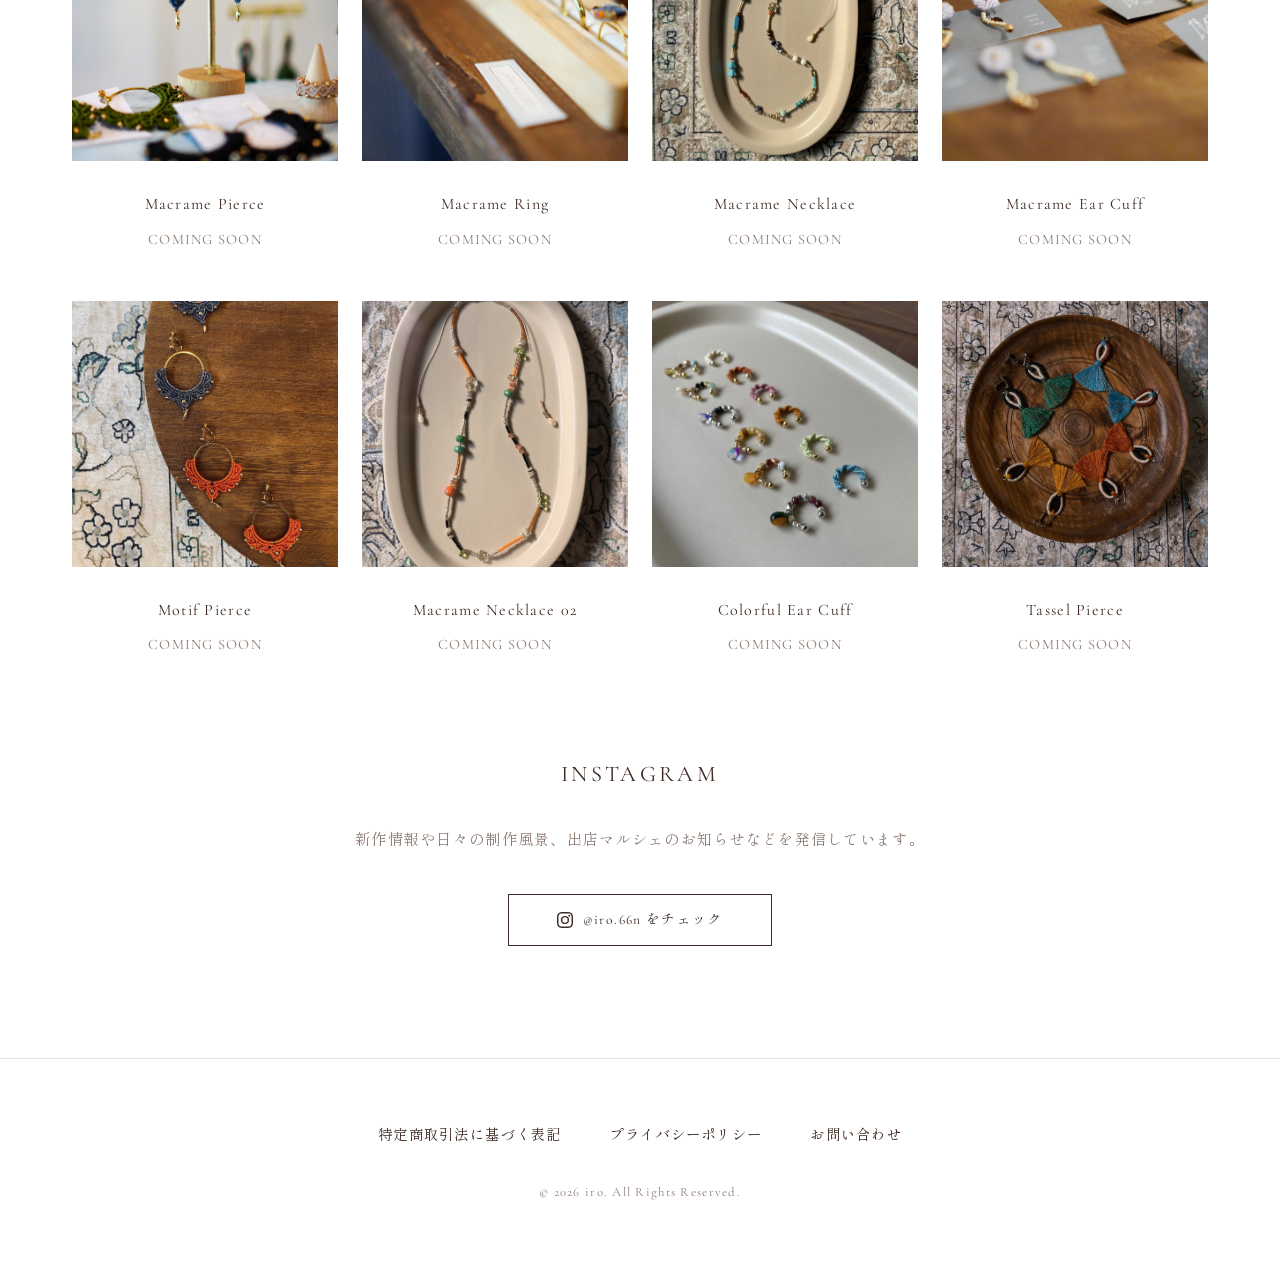
==== commit 2c2a3b0f: "Add files via upload" ====
--- a/index.html
+++ b/index.html
@@ -75,7 +75,8 @@
         <p class="concept__text">
           糸と糸を結び、形を紡ぐ。<br>
           自然の温もりを感じるマクラメと、<br>
-          多彩なビーズが織りなす「iro.」のアクセサリー。<br><br>
+          多彩なビーズが織りなす<br>
+          「iro.」のアクセサリー。<br><br>
           日常に少しの彩りと、<br>
           手仕事ならではの優しさを添えて。
         </p>
